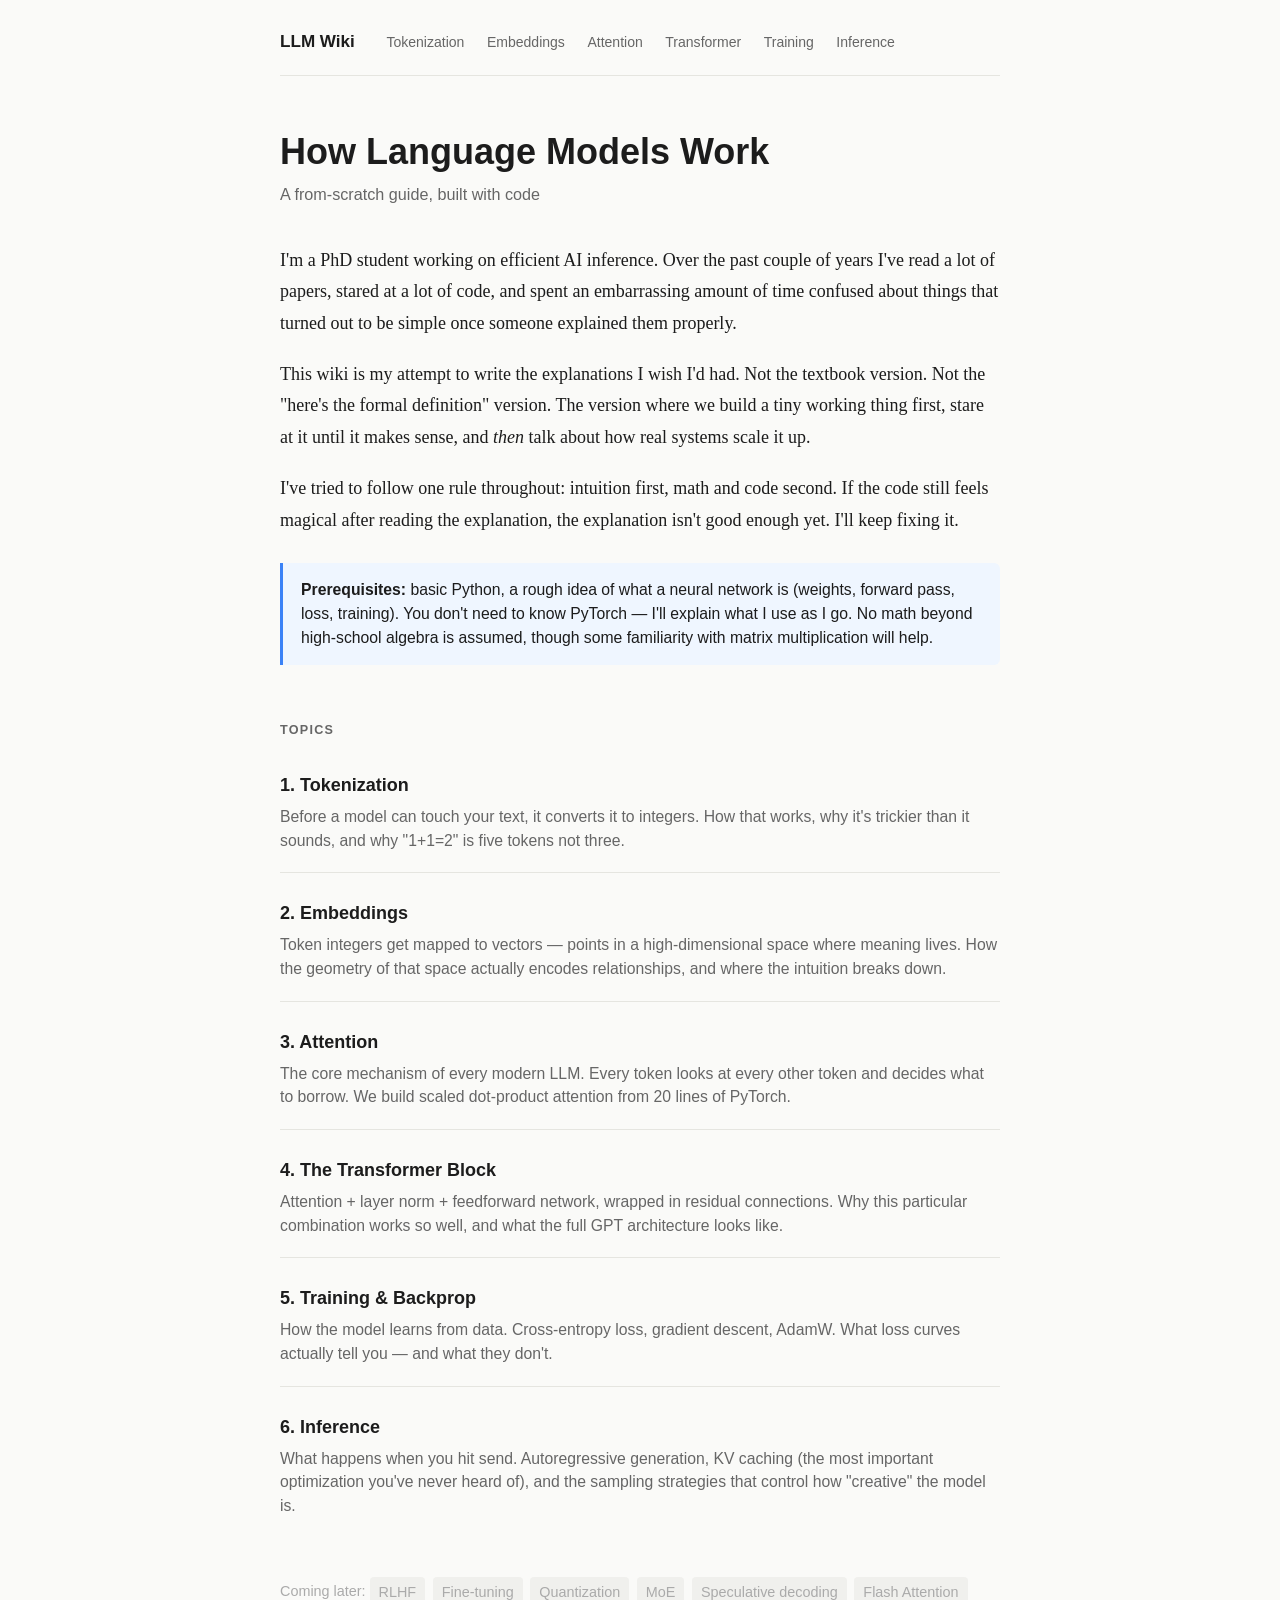
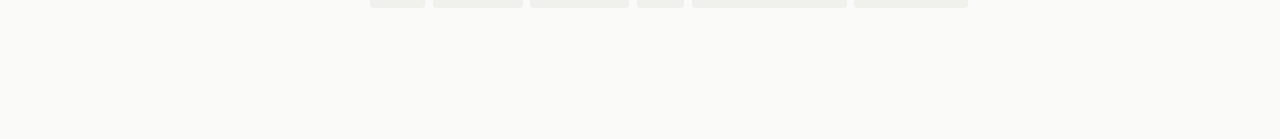
==== llm-wiki/index.html @ ef96284f "Add LLM Wiki — Karpathy-style from-scratch guide to language models Six topic pages (tokenization, e" ====
<!DOCTYPE html>
<html lang="en">
<head>
  <meta charset="UTF-8">
  <meta name="viewport" content="width=device-width, initial-scale=1.0">
  <title>LLM Wiki — How Language Models Work</title>
  <meta name="description" content="A from-scratch guide to how large language models work, built with code. Intuition first, math second.">
  <link rel="stylesheet" href="style.css">
</head>
<body>
<nav>
  <a class="home-link" href="index.html">LLM Wiki</a>
  <a href="tokenization.html">Tokenization</a>
  <a href="embeddings.html">Embeddings</a>
  <a href="attention.html">Attention</a>
  <a href="transformer.html">Transformer</a>
  <a href="training.html">Training</a>
  <a href="inference.html">Inference</a>
</nav>
<main>
  <h1>How Language Models Work</h1>
  <p class="subtitle">A from-scratch guide, built with code</p>

  <p>I'm a PhD student working on efficient AI inference. Over the past couple of years I've read a lot of papers, stared at a lot of code, and spent an embarrassing amount of time confused about things that turned out to be simple once someone explained them properly.</p>

  <p>This wiki is my attempt to write the explanations I wish I'd had. Not the textbook version. Not the "here's the formal definition" version. The version where we build a tiny working thing first, stare at it until it makes sense, and <em>then</em> talk about how real systems scale it up.</p>

  <p>I've tried to follow one rule throughout: intuition first, math and code second. If the code still feels magical after reading the explanation, the explanation isn't good enough yet. I'll keep fixing it.</p>

  <div class="note">
    <strong>Prerequisites:</strong> basic Python, a rough idea of what a neural network is (weights, forward pass, loss, training). You don't need to know PyTorch — I'll explain what I use as I go. No math beyond high-school algebra is assumed, though some familiarity with matrix multiplication will help.
  </div>

  <div class="section-label">Topics</div>

  <ul class="topics">
    <li>
      <a class="topic-link" href="tokenization.html">1. Tokenization</a>
      <div class="desc">Before a model can touch your text, it converts it to integers. How that works, why it's trickier than it sounds, and why "1+1=2" is five tokens not three.</div>
    </li>
    <li>
      <a class="topic-link" href="embeddings.html">2. Embeddings</a>
      <div class="desc">Token integers get mapped to vectors — points in a high-dimensional space where meaning lives. How the geometry of that space actually encodes relationships, and where the intuition breaks down.</div>
    </li>
    <li>
      <a class="topic-link" href="attention.html">3. Attention</a>
      <div class="desc">The core mechanism of every modern LLM. Every token looks at every other token and decides what to borrow. We build scaled dot-product attention from 20 lines of PyTorch.</div>
    </li>
    <li>
      <a class="topic-link" href="transformer.html">4. The Transformer Block</a>
      <div class="desc">Attention + layer norm + feedforward network, wrapped in residual connections. Why this particular combination works so well, and what the full GPT architecture looks like.</div>
    </li>
    <li>
      <a class="topic-link" href="training.html">5. Training & Backprop</a>
      <div class="desc">How the model learns from data. Cross-entropy loss, gradient descent, AdamW. What loss curves actually tell you — and what they don't.</div>
    </li>
    <li>
      <a class="topic-link" href="inference.html">6. Inference</a>
      <div class="desc">What happens when you hit send. Autoregressive generation, KV caching (the most important optimization you've never heard of), and the sampling strategies that control how "creative" the model is.</div>
    </li>
  </ul>

  <p class="coming-soon">
    Coming later:
    <span>RLHF</span>
    <span>Fine-tuning</span>
    <span>Quantization</span>
    <span>MoE</span>
    <span>Speculative decoding</span>
    <span>Flash Attention</span>
  </p>
</main>
</body>
</html>
---- llm-wiki/style.css ----
:root {
  --bg: #fafaf8;
  --fg: #1c1c1c;
  --fg-muted: #666;
  --accent: #2563eb;
  --code-bg: #1e1e2e;
  --code-fg: #cdd6f4;
  --border: #e5e5e0;
  --max-w: 720px;
  --font-body: Georgia, 'Times New Roman', serif;
  --font-mono: 'Courier New', Courier, monospace;
  --font-sans: -apple-system, BlinkMacSystemFont, 'Segoe UI', sans-serif;
}

* { box-sizing: border-box; margin: 0; padding: 0; }
html { font-size: 18px; scroll-behavior: smooth; }
body {
  background: var(--bg);
  color: var(--fg);
  font-family: var(--font-body);
  line-height: 1.75;
  padding: 0 1.25rem;
}

/* NAV */
nav {
  max-width: var(--max-w);
  margin: 0 auto;
  padding: 1.5rem 0 1rem;
  border-bottom: 1px solid var(--border);
  display: flex;
  flex-wrap: wrap;
  gap: 0.5rem 1.25rem;
  align-items: baseline;
}
nav .home-link {
  font-family: var(--font-sans);
  font-weight: 700;
  font-size: 0.95rem;
  color: var(--fg);
  text-decoration: none;
  margin-right: 0.5rem;
}
nav a {
  font-family: var(--font-sans);
  font-size: 0.78rem;
  color: var(--fg-muted);
  text-decoration: none;
  transition: color 0.15s;
}
nav a:hover, nav a.active { color: var(--accent); }

/* MAIN */
main {
  max-width: var(--max-w);
  margin: 0 auto;
  padding: 3rem 0 6rem;
}

h1 {
  font-family: var(--font-sans);
  font-size: 2rem;
  font-weight: 700;
  line-height: 1.2;
  margin-bottom: 0.4rem;
}
h2 {
  font-family: var(--font-sans);
  font-size: 1.3rem;
  font-weight: 700;
  margin-top: 2.75rem;
  margin-bottom: 0.65rem;
}
h3 {
  font-family: var(--font-sans);
  font-size: 1rem;
  font-weight: 600;
  margin-top: 1.75rem;
  margin-bottom: 0.4rem;
}
p { margin-bottom: 1.1rem; }
ul, ol { padding-left: 1.5rem; margin-bottom: 1.1rem; }
li { margin-bottom: 0.3rem; }
a { color: var(--accent); }
a:hover { text-decoration: underline; }

/* CODE */
pre {
  background: var(--code-bg);
  color: var(--code-fg);
  padding: 1.25rem 1.5rem;
  border-radius: 8px;
  overflow-x: auto;
  margin: 1.5rem 0;
  font-family: var(--font-mono);
  font-size: 0.8rem;
  line-height: 1.65;
}
code {
  font-family: var(--font-mono);
  font-size: 0.85em;
  background: #efefed;
  padding: 0.1em 0.35em;
  border-radius: 3px;
}
pre code { background: none; padding: 0; font-size: inherit; }

/* CALLOUTS */
.note {
  background: #eff6ff;
  border-left: 3px solid #3b82f6;
  padding: 0.8rem 1rem;
  margin: 1.5rem 0;
  border-radius: 0 6px 6px 0;
  font-family: var(--font-sans);
  font-size: 0.875rem;
  line-height: 1.55;
}
.warn {
  background: #fffbeb;
  border-left: 3px solid #f59e0b;
  padding: 0.8rem 1rem;
  margin: 1.5rem 0;
  border-radius: 0 6px 6px 0;
  font-family: var(--font-sans);
  font-size: 0.875rem;
  line-height: 1.55;
}

/* SECTION LABELS */
.section-label {
  font-family: var(--font-sans);
  font-size: 0.7rem;
  font-weight: 700;
  letter-spacing: 0.1em;
  text-transform: uppercase;
  color: var(--fg-muted);
  margin-top: 3rem;
  margin-bottom: 0.25rem;
}

/* HOMEPAGE TOPIC LIST */
.subtitle {
  font-family: var(--font-sans);
  color: var(--fg-muted);
  font-size: 0.9rem;
  margin-bottom: 2rem;
}
.topics { list-style: none; padding: 0; margin-top: 0.5rem; }
.topics li {
  padding: 1.1rem 0;
  border-bottom: 1px solid var(--border);
}
.topics li:last-child { border-bottom: none; }
.topics .topic-link {
  font-family: var(--font-sans);
  font-weight: 600;
  font-size: 1rem;
  color: var(--fg);
  text-decoration: none;
}
.topics .topic-link:hover { color: var(--accent); }
.topics .topic-link:hover { text-decoration: none; }
.topics .desc {
  font-size: 0.875rem;
  color: var(--fg-muted);
  font-family: var(--font-sans);
  margin-top: 0.2rem;
  line-height: 1.5;
}
.coming-soon {
  font-family: var(--font-sans);
  font-size: 0.8rem;
  color: #aaa;
  margin-top: 2rem;
}
.coming-soon span {
  display: inline-block;
  background: #f0f0ed;
  border-radius: 4px;
  padding: 0.15rem 0.5rem;
  margin: 0.2rem 0.2rem 0.2rem 0;
}

/* PAGE NAV */
.page-nav {
  margin-top: 4rem;
  padding-top: 1.5rem;
  border-top: 1px solid var(--border);
  display: flex;
  justify-content: space-between;
  font-family: var(--font-sans);
  font-size: 0.875rem;
}
.page-nav a { color: var(--fg-muted); text-decoration: none; }
.page-nav a:hover { color: var(--accent); }

@media (max-width: 600px) {
  html { font-size: 16px; }
  h1 { font-size: 1.6rem; }
  pre { padding: 1rem; font-size: 0.75rem; }
}
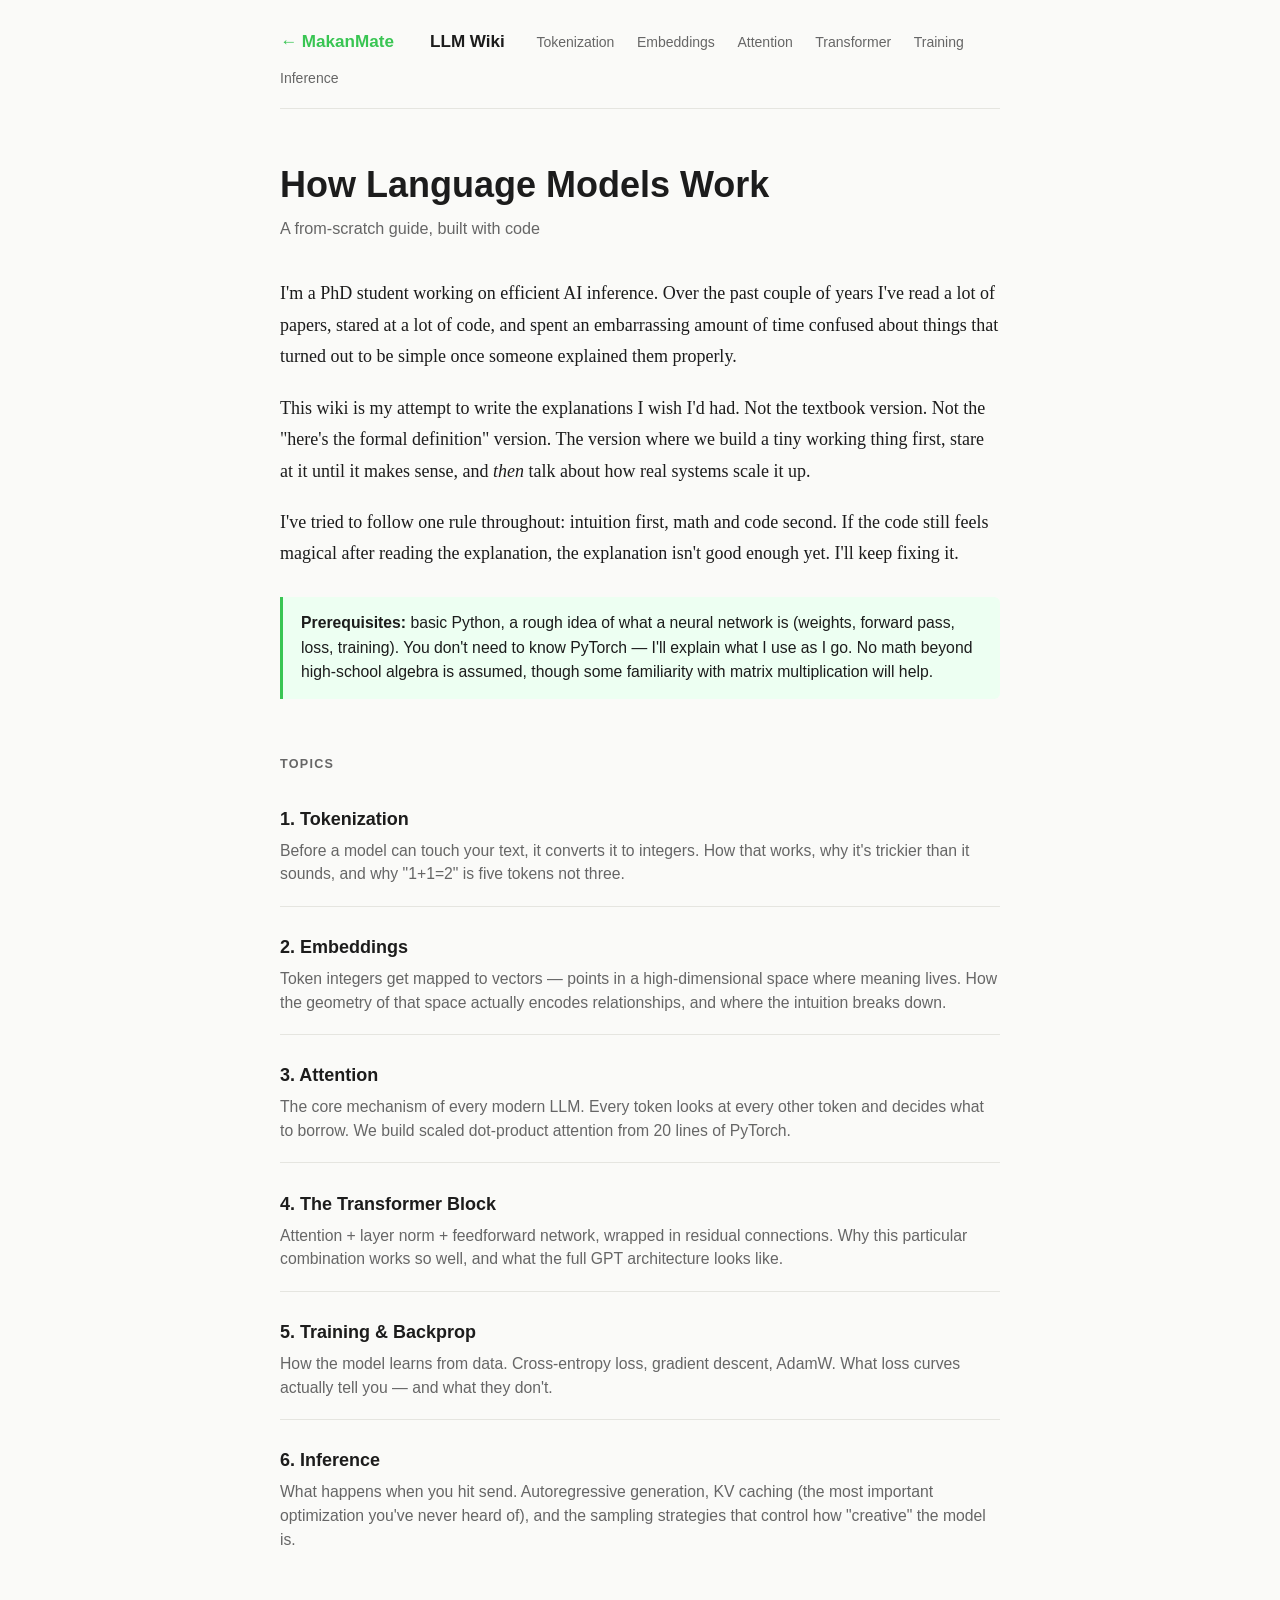
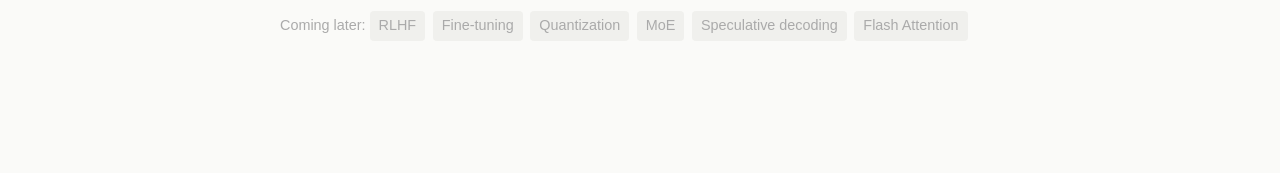
==== commit 6f346848: "Update LLM wiki: parrot green accent, MakanMate back link in all pages - style.css: --accent #2563eb" ====
--- a/llm-wiki/index.html
+++ b/llm-wiki/index.html
@@ -9,7 +9,7 @@
 </head>
 <body>
 <nav>
-  <a class="home-link" href="index.html">LLM Wiki</a>
+  <a class="home-link" href="../index.html" style="color:#39C553;margin-right:0.75rem;">← MakanMate</a><a class="home-link" href="index.html">LLM Wiki</a>
   <a href="tokenization.html">Tokenization</a>
   <a href="embeddings.html">Embeddings</a>
   <a href="attention.html">Attention</a>
--- a/llm-wiki/style.css
+++ b/llm-wiki/style.css
@@ -2,7 +2,7 @@
   --bg: #fafaf8;
   --fg: #1c1c1c;
   --fg-muted: #666;
-  --accent: #2563eb;
+  --accent: #39C553;
   --code-bg: #1e1e2e;
   --code-fg: #cdd6f4;
   --border: #e5e5e0;
@@ -107,8 +107,8 @@
 
 /* CALLOUTS */
 .note {
-  background: #eff6ff;
-  border-left: 3px solid #3b82f6;
+  background: #edfff2;
+  border-left: 3px solid #39C553;
   padding: 0.8rem 1rem;
   margin: 1.5rem 0;
   border-radius: 0 6px 6px 0;
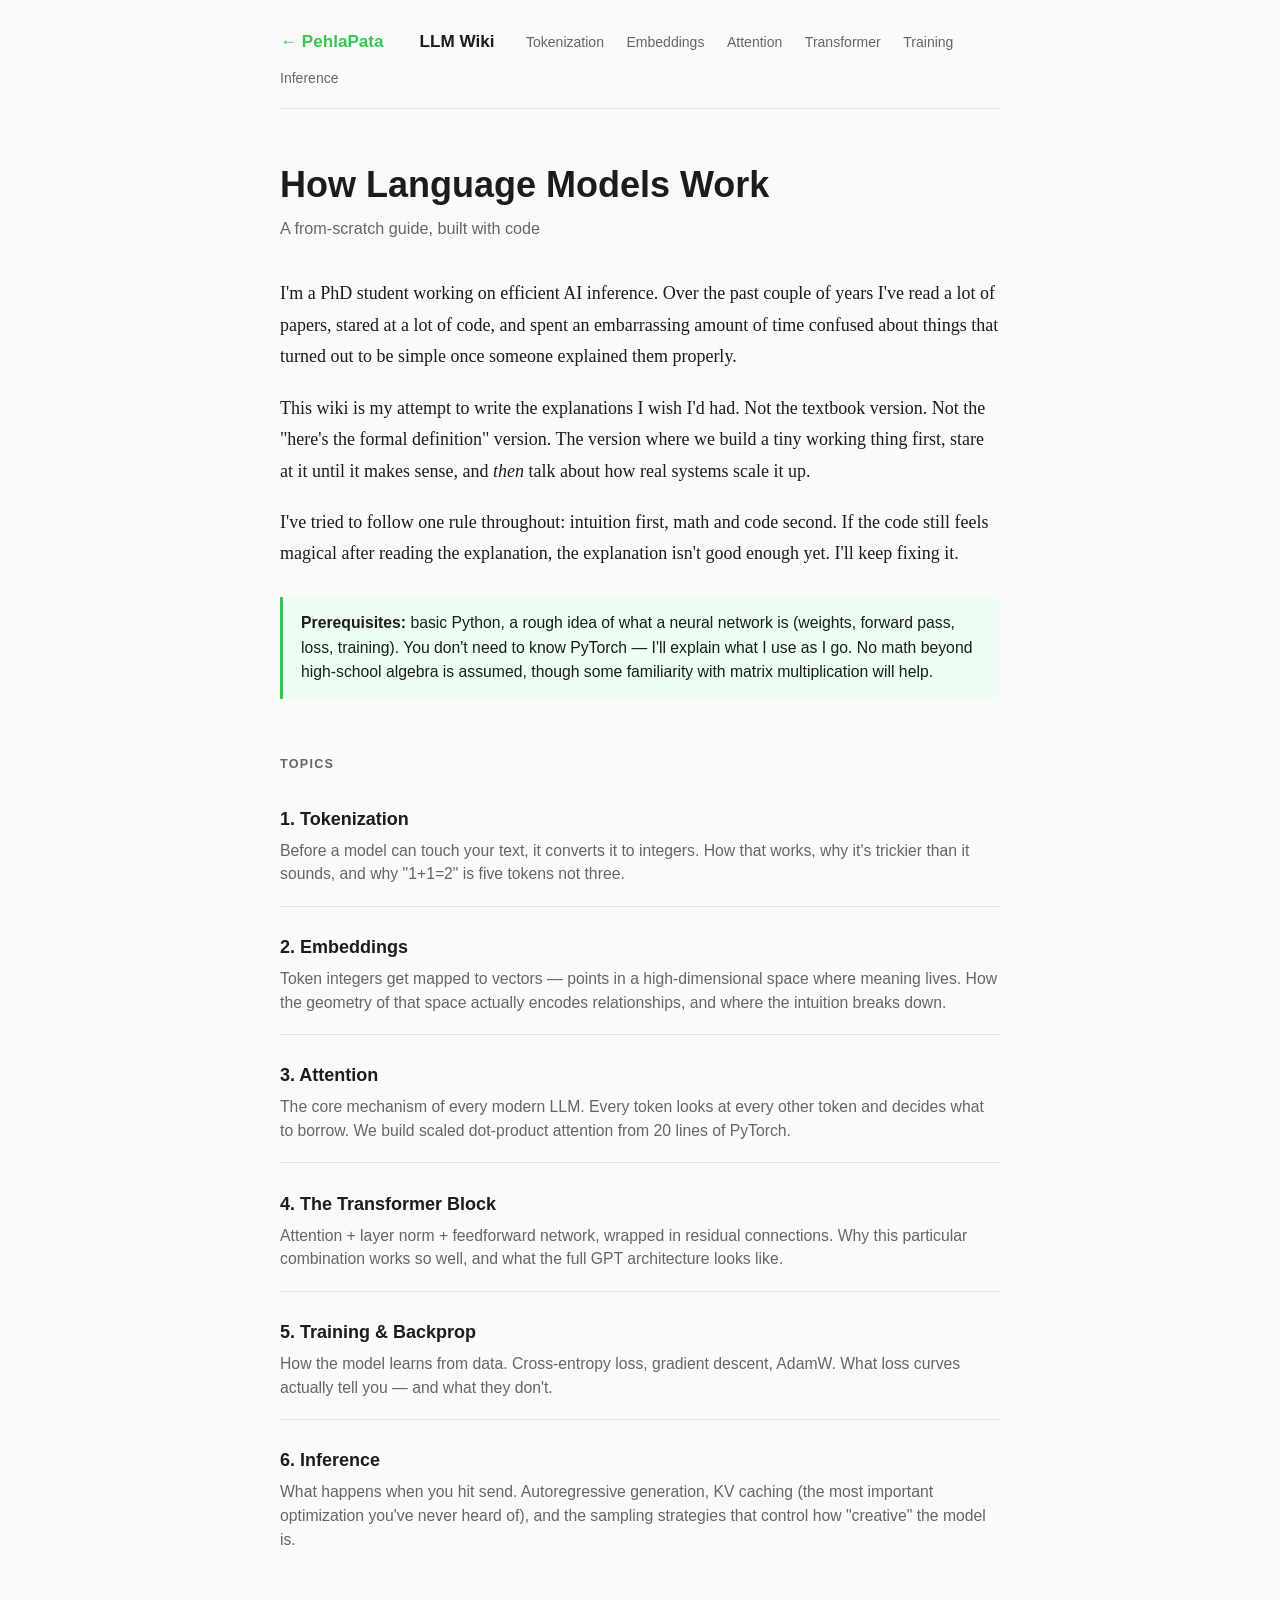
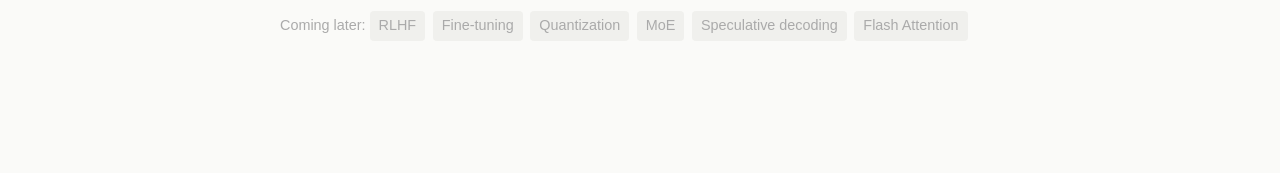
==== commit 229efdf5: "Rebrand MakanMate to PehlaPata across website and copy" ====
--- a/llm-wiki/index.html
+++ b/llm-wiki/index.html
@@ -9,7 +9,7 @@
 </head>
 <body>
 <nav>
-  <a class="home-link" href="../index.html" style="color:#39C553;margin-right:0.75rem;">← MakanMate</a><a class="home-link" href="index.html">LLM Wiki</a>
+  <a class="home-link" href="../index.html" style="color:#39C553;margin-right:0.75rem;">← PehlaPata</a><a class="home-link" href="index.html">LLM Wiki</a>
   <a href="tokenization.html">Tokenization</a>
   <a href="embeddings.html">Embeddings</a>
   <a href="attention.html">Attention</a>
